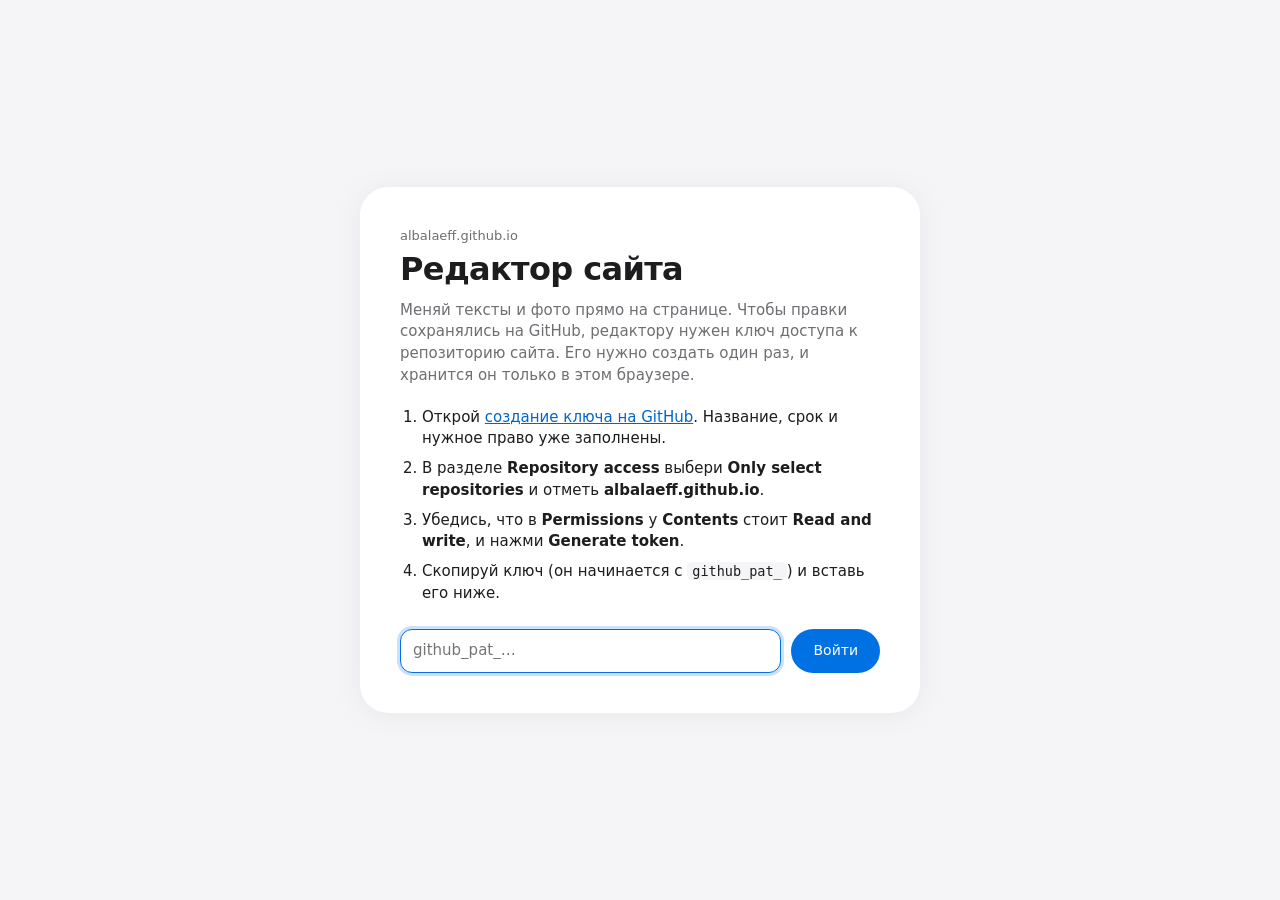
==== admin/index.html @ 5796e63c "Add a visual site editor at /admin/ Edit any text on the real page in place (bold, italic, links, li" ====
<!DOCTYPE html>
<html lang="ru">
<head>
  <meta charset="utf-8">
  <meta name="viewport" content="width=device-width, initial-scale=1">
  <meta name="robots" content="noindex, nofollow">
  <title>Редактор сайта</title>
  <link rel="icon" href="../favicon.svg" type="image/svg+xml">
  <link rel="stylesheet" href="admin.css?v=20261101-1">
  <script type="module" src="admin.js?v=20261101-1"></script>
</head>
<body>
  <!-- Sign-in: a GitHub token with write access to the site repository -->
  <div class="login" id="login" hidden>
    <div class="login__card">
      <p class="login__eyebrow">albalaeff.github.io</p>
      <h1 class="login__title">Редактор сайта</h1>
      <p class="login__lead">Меняй тексты и фото прямо на странице. Чтобы правки сохранялись на GitHub, редактору нужен ключ доступа к репозиторию сайта. Его нужно создать один раз, и хранится он только в этом браузере.</p>
      <ol class="login__steps">
        <li>Открой <a id="token-link" href="#" target="_blank" rel="noopener">создание ключа на GitHub</a>. Название, срок и нужное право уже заполнены.</li>
        <li>В разделе <b>Repository access</b> выбери <b>Only select repositories</b> и отметь <b>albalaeff.github.io</b>.</li>
        <li>Убедись, что в <b>Permissions</b> у <b>Contents</b> стоит <b>Read and write</b>, и нажми <b>Generate token</b>.</li>
        <li>Скопируй ключ (он начинается с <code>github_pat_</code>) и вставь его ниже.</li>
      </ol>
      <form class="login__form" id="login-form">
        <input class="input" id="token-input" type="password" placeholder="github_pat_…" autocomplete="off" spellcheck="false" required aria-label="Ключ GitHub">
        <button class="btn" type="submit" id="login-submit">Войти</button>
      </form>
      <p class="login__error" id="login-error" role="alert" hidden></p>
    </div>
  </div>

  <!-- Editor -->
  <div class="app" id="app" hidden>
    <header class="bar">
      <div class="bar__group">
        <span class="bar__title">Редактор</span>
        <label class="visually-hidden" for="page-select">Страница</label>
        <select class="select" id="page-select"></select>
        <div class="seg" role="group" aria-label="Ширина экрана">
          <button type="button" data-device="desktop" aria-pressed="true">Компьютер</button>
          <button type="button" data-device="mobile" aria-pressed="false">Телефон</button>
        </div>
      </div>
      <div class="bar__group bar__group--end">
        <span class="bar__status" id="status" aria-live="polite">Нет изменений</span>
        <button class="btn btn--ghost" type="button" id="discard" disabled>Отменить</button>
        <button class="btn" type="button" id="save" disabled>Сохранить</button>
        <details class="menu" id="menu">
          <summary class="menu__button" aria-label="Ещё">
            <svg viewBox="0 0 24 24" aria-hidden="true"><circle cx="5" cy="12" r="1.8"/><circle cx="12" cy="12" r="1.8"/><circle cx="19" cy="12" r="1.8"/></svg>
          </summary>
          <div class="menu__list">
            <a id="open-site" href="../" target="_blank" rel="noopener">Открыть сайт</a>
            <a id="open-history" href="#" target="_blank" rel="noopener">История изменений</a>
            <button type="button" id="logout">Выйти</button>
          </div>
        </details>
      </div>
    </header>

    <div class="hint" id="hint" hidden>
      <p>Нажми на любой текст и меняй его прямо на странице. Нажми на фото, чтобы заменить его. Когда закончишь, нажми «Сохранить».</p>
      <button class="hint__close" type="button" id="hint-close">Понятно</button>
    </div>

    <main class="stage" id="stage" data-device="desktop">
      <iframe class="frame" id="frame" title="Страница сайта"></iframe>
      <div class="loading" id="loading">Загружаю страницу…</div>
    </main>

    <!-- Floating toolbar for the text block being edited -->
    <div class="toolbar" id="toolbar" hidden>
      <button type="button" class="tool" data-cmd="bold" title="Жирный (Ctrl+B)"><b>B</b></button>
      <button type="button" class="tool" data-cmd="italic" title="Курсив (Ctrl+I)"><i>I</i></button>
      <span class="toolbar__link" id="link-wrap" hidden>
        <svg viewBox="0 0 24 24" aria-hidden="true"><path d="M10 14a4 4 0 0 0 5.7 0l3-3a4 4 0 0 0-5.7-5.7l-1 1"/><path d="M14 10a4 4 0 0 0-5.7 0l-3 3a4 4 0 0 0 5.7 5.7l1-1"/></svg>
        <input class="toolbar__input" id="link-input" type="text" spellcheck="false" aria-label="Адрес ссылки">
      </span>
      <button type="button" class="tool" id="revert" title="Вернуть как было">
        <svg viewBox="0 0 24 24" aria-hidden="true"><path d="M4 9h11a5 5 0 0 1 0 10H8"/><path d="M8 5 4 9l4 4"/></svg>
      </button>
    </div>

    <!-- Photo panel -->
    <aside class="panel" id="img-panel" hidden aria-labelledby="img-panel-title">
      <div class="panel__head">
        <h2 class="panel__title" id="img-panel-title">Фото</h2>
        <button class="panel__close" type="button" id="img-close" aria-label="Закрыть">
          <svg viewBox="0 0 24 24" aria-hidden="true"><path d="m6 6 12 12M18 6 6 18"/></svg>
        </button>
      </div>
      <div class="panel__preview"><img id="img-preview" alt=""></div>
      <label class="btn btn--ghost btn--block file">
        <input type="file" id="img-file" accept="image/jpeg,image/png,image/webp">
        Заменить фото…
      </label>
      <p class="panel__note">JPG, PNG или WebP. Большие фото уменьшаются до 2000 px по длинной стороне, данные о месте съёмки удаляются.</p>
      <label class="field">
        <span class="field__label">Описание фото (alt)</span>
        <textarea class="input" id="img-alt" rows="4"></textarea>
        <span class="field__hint">Его читают незрячие посетители и поисковики. Опиши, что на фото.</span>
      </label>
      <button class="btn btn--block" type="button" id="img-done">Готово</button>
    </aside>

    <div class="toast" id="toast" role="status" hidden></div>
  </div>
</body>
</html>
---- admin/admin.css ----
/* Site editor UI. Same visual language as the site: system font, blue pills, frosted bar. */
:root {
  --paper: #ffffff;
  --mist: #f5f5f7;
  --ink: #1d1d1f;
  --graphite: #6e6e73;
  --hairline: #d2d2d7;
  --blue: #0071e3;
  --blue-hover: #0077ed;
  --orange: #ff9f0a;
  --red: #e30000;
  --font: -apple-system, BlinkMacSystemFont, "SF Pro Text", "Inter", system-ui, "Segoe UI", Roboto, sans-serif;
  color-scheme: light;
}

* { box-sizing: border-box; }

html, body {
  height: 100%;
  margin: 0;
}

body {
  font-family: var(--font);
  font-size: 15px;
  line-height: 1.45;
  color: var(--ink);
  background: var(--mist);
  -webkit-font-smoothing: antialiased;
}

[hidden] { display: none !important; }

a { color: #0066cc; }

code {
  font: 0.9em ui-monospace, SFMono-Regular, Menlo, monospace;
  background: var(--mist);
  padding: 1px 5px;
  border-radius: 5px;
}

.visually-hidden {
  position: absolute;
  width: 1px;
  height: 1px;
  overflow: hidden;
  clip: rect(0 0 0 0);
  white-space: nowrap;
}

svg {
  width: 18px;
  height: 18px;
  fill: none;
  stroke: currentColor;
  stroke-width: 1.8;
  stroke-linecap: round;
  stroke-linejoin: round;
}

/* ---------- Buttons and inputs ---------- */
.btn {
  display: inline-flex;
  align-items: center;
  justify-content: center;
  gap: 6px;
  min-height: 34px;
  padding: 0 16px;
  border: 0;
  border-radius: 980px;
  background: var(--blue);
  color: #fff;
  font: inherit;
  font-size: 14px;
  font-weight: 500;
  cursor: pointer;
  white-space: nowrap;
  transition: background-color 0.15s ease, opacity 0.15s ease;
}

.btn:hover { background: var(--blue-hover); }
.btn:disabled { opacity: 0.4; cursor: default; background: var(--blue); }

.btn--ghost {
  background: transparent;
  color: var(--blue);
  box-shadow: inset 0 0 0 1px var(--blue);
}

.btn--ghost:hover { background: rgba(0, 113, 227, 0.06); }
.btn--ghost:disabled { background: transparent; }

.btn--block { width: 100%; min-height: 44px; font-size: 15px; }

.btn:focus-visible,
.select:focus-visible,
.seg button:focus-visible,
.menu__button:focus-visible,
.tool:focus-visible {
  outline: 2px solid var(--blue);
  outline-offset: 2px;
}

.input {
  width: 100%;
  padding: 10px 12px;
  border: 1px solid var(--hairline);
  border-radius: 12px;
  background: var(--paper);
  color: var(--ink);
  font: inherit;
}

.input:focus {
  outline: none;
  border-color: var(--blue);
  box-shadow: 0 0 0 3px rgba(0, 113, 227, 0.2);
}

textarea.input { resize: vertical; }

/* ---------- Sign-in ---------- */
.login {
  min-height: 100%;
  display: grid;
  place-items: center;
  padding: 40px 20px;
}

.login__card {
  width: min(560px, 100%);
  padding: 40px;
  border-radius: 28px;
  background: var(--paper);
  box-shadow: 0 2px 30px rgba(0, 0, 0, 0.06);
}

.login__eyebrow {
  margin: 0 0 6px;
  color: var(--graphite);
  font-size: 13px;
}

.login__title {
  margin: 0 0 12px;
  font-size: 32px;
  font-weight: 700;
  letter-spacing: -0.02em;
  line-height: 1.1;
}

.login__lead { margin: 0 0 20px; color: var(--graphite); }

.login__steps {
  margin: 0 0 24px;
  padding-left: 22px;
}

.login__steps li { margin-bottom: 8px; }

.login__form {
  display: flex;
  gap: 10px;
}

.login__form .btn { min-height: 44px; padding: 0 22px; }

.login__error {
  margin: 14px 0 0;
  color: var(--red);
  font-size: 14px;
}

@media (max-width: 520px) {
  .login__card { padding: 28px 22px; }
  .login__form { flex-direction: column; }
}

/* ---------- Editor layout ---------- */
.app {
  height: 100%;
  display: flex;
  flex-direction: column;
}

.bar {
  position: relative;
  z-index: 20;
  display: flex;
  flex-wrap: wrap;
  align-items: center;
  justify-content: space-between;
  gap: 10px 20px;
  min-height: 56px;
  padding: 10px 18px;
  background: rgba(255, 255, 255, 0.85);
  -webkit-backdrop-filter: saturate(180%) blur(20px);
  backdrop-filter: saturate(180%) blur(20px);
  box-shadow: 0 1px 0 rgba(0, 0, 0, 0.08);
}

.bar__group {
  display: flex;
  align-items: center;
  gap: 12px;
  flex-wrap: wrap;
}

.bar__group--end { margin-left: auto; }

.bar__title {
  font-size: 17px;
  font-weight: 600;
  letter-spacing: -0.02em;
}

.bar__status {
  color: var(--graphite);
  font-size: 13px;
}

.bar__status.is-dirty { color: #b25000; }

.select {
  min-height: 34px;
  padding: 0 32px 0 12px;
  border: 1px solid var(--hairline);
  border-radius: 10px;
  background: var(--paper) url("data:image/svg+xml,%3Csvg xmlns='http://www.w3.org/2000/svg' viewBox='0 0 12 8'%3E%3Cpath d='M1 1.5 6 6.5l5-5' fill='none' stroke='%236e6e73' stroke-width='1.6' stroke-linecap='round' stroke-linejoin='round'/%3E%3C/svg%3E") right 12px center / 11px no-repeat;
  color: var(--ink);
  font: inherit;
  font-size: 14px;
  -webkit-appearance: none;
  appearance: none;
  cursor: pointer;
}

.seg {
  display: inline-flex;
  padding: 2px;
  border-radius: 10px;
  background: rgba(118, 118, 128, 0.12);
}

.seg button {
  min-height: 30px;
  padding: 0 12px;
  border: 0;
  border-radius: 8px;
  background: transparent;
  color: var(--ink);
  font: inherit;
  font-size: 13px;
  cursor: pointer;
}

.seg button[aria-pressed="true"] {
  background: var(--paper);
  box-shadow: 0 1px 3px rgba(0, 0, 0, 0.12);
  font-weight: 500;
}

/* More menu */
.menu { position: relative; }

.menu__button {
  display: grid;
  place-items: center;
  width: 34px;
  height: 34px;
  border-radius: 50%;
  color: var(--ink);
  list-style: none;
  cursor: pointer;
}

.menu__button::-webkit-details-marker { display: none; }
.menu__button:hover { background: rgba(0, 0, 0, 0.05); }
.menu__button svg { fill: currentColor; stroke: none; }

.menu__list {
  position: absolute;
  right: 0;
  top: calc(100% + 6px);
  min-width: 200px;
  padding: 6px;
  border-radius: 14px;
  background: var(--paper);
  box-shadow: 0 10px 40px rgba(0, 0, 0, 0.16), 0 0 0 1px rgba(0, 0, 0, 0.05);
}

.menu__list a,
.menu__list button {
  display: block;
  width: 100%;
  padding: 9px 12px;
  border: 0;
  border-radius: 9px;
  background: none;
  color: var(--ink);
  font: inherit;
  font-size: 14px;
  text-align: left;
  text-decoration: none;
  cursor: pointer;
}

.menu__list a:hover,
.menu__list button:hover { background: var(--mist); }

/* First-run hint */
.hint {
  display: flex;
  align-items: center;
  justify-content: center;
  gap: 16px;
  padding: 10px 18px;
  background: #e8f2fd;
  color: #003f80;
  font-size: 14px;
}

.hint p { margin: 0; }

.hint__close {
  flex: none;
  padding: 4px 12px;
  border: 0;
  border-radius: 980px;
  background: rgba(0, 113, 227, 0.12);
  color: #003f80;
  font: inherit;
  font-size: 13px;
  font-weight: 500;
  cursor: pointer;
}

/* Preview */
.stage {
  position: relative;
  flex: 1;
  min-height: 0;
  display: flex;
  justify-content: center;
}

.frame {
  width: 100%;
  height: 100%;
  border: 0;
  background: var(--paper);
  transition: width 0.3s ease;
}

.stage[data-device="mobile"] { padding: 20px 0; }

.stage[data-device="mobile"] .frame {
  width: 390px;
  max-width: calc(100% - 24px);
  border-radius: 28px;
  box-shadow: 0 0 0 1px rgba(0, 0, 0, 0.08), 0 20px 60px rgba(0, 0, 0, 0.12);
}

.loading {
  position: absolute;
  inset: 0;
  display: grid;
  place-items: center;
  background: var(--mist);
  color: var(--graphite);
}

/* ---------- Floating toolbar ---------- */
.toolbar {
  position: fixed;
  z-index: 30;
  display: flex;
  align-items: center;
  gap: 2px;
  padding: 4px;
  border-radius: 12px;
  background: #1d1d1f;
  color: #fff;
  box-shadow: 0 8px 24px rgba(0, 0, 0, 0.25);
}

.tool {
  display: grid;
  place-items: center;
  min-width: 32px;
  height: 32px;
  padding: 0 6px;
  border: 0;
  border-radius: 8px;
  background: transparent;
  color: inherit;
  font: 600 15px/1 Georgia, "Times New Roman", serif;
  cursor: pointer;
}

.tool:hover { background: rgba(255, 255, 255, 0.14); }

.toolbar__link {
  display: flex;
  align-items: center;
  gap: 6px;
  margin: 0 4px;
  padding: 0 4px 0 8px;
  border-left: 1px solid rgba(255, 255, 255, 0.2);
}

.toolbar__input {
  width: 240px;
  height: 28px;
  padding: 0 8px;
  border: 0;
  border-radius: 6px;
  background: rgba(255, 255, 255, 0.12);
  color: #fff;
  font: 13px ui-monospace, SFMono-Regular, Menlo, monospace;
}

.toolbar__input:focus {
  outline: none;
  background: rgba(255, 255, 255, 0.2);
}

/* ---------- Photo panel ---------- */
.panel {
  position: fixed;
  z-index: 40;
  top: 0;
  right: 0;
  bottom: 0;
  width: min(360px, 100%);
  overflow-y: auto;
  display: flex;
  flex-direction: column;
  gap: 14px;
  padding: 20px;
  background: var(--paper);
  box-shadow: -10px 0 40px rgba(0, 0, 0, 0.12);
}

.panel__head {
  display: flex;
  align-items: center;
  justify-content: space-between;
}

.panel__title {
  margin: 0;
  font-size: 21px;
  letter-spacing: -0.02em;
}

.panel__close {
  display: grid;
  place-items: center;
  width: 32px;
  height: 32px;
  border: 0;
  border-radius: 50%;
  background: var(--mist);
  color: var(--ink);
  cursor: pointer;
}

.panel__preview {
  display: grid;
  place-items: center;
  min-height: 160px;
  max-height: 320px;
  padding: 10px;
  border-radius: 16px;
  background: var(--mist);
  overflow: hidden;
}

.panel__preview img {
  max-width: 100%;
  max-height: 300px;
  border-radius: 8px;
}

.panel__note,
.field__hint {
  margin: 0;
  color: var(--graphite);
  font-size: 13px;
}

.file { position: relative; overflow: hidden; }

.file input {
  position: absolute;
  inset: 0;
  opacity: 0;
  cursor: pointer;
}

.field {
  display: grid;
  gap: 6px;
}

.field__label {
  font-size: 13px;
  font-weight: 600;
}

/* ---------- Toast ---------- */
.toast {
  position: fixed;
  z-index: 50;
  left: 50%;
  bottom: 24px;
  max-width: min(560px, calc(100% - 32px));
  padding: 12px 18px;
  border-radius: 14px;
  background: #1d1d1f;
  color: #fff;
  font-size: 14px;
  box-shadow: 0 10px 30px rgba(0, 0, 0, 0.25);
  transform: translateX(-50%);
}

.toast a { color: #2997ff; }
.toast.is-error { background: #a50000; }
.toast.is-error a { color: #fff; }

@media (max-width: 700px) {
  .bar { padding: 8px 12px; }
  .bar__title { display: none; }
  .toolbar__input { width: 160px; }
}

@media (prefers-reduced-motion: reduce) {
  * { transition: none !important; }
}
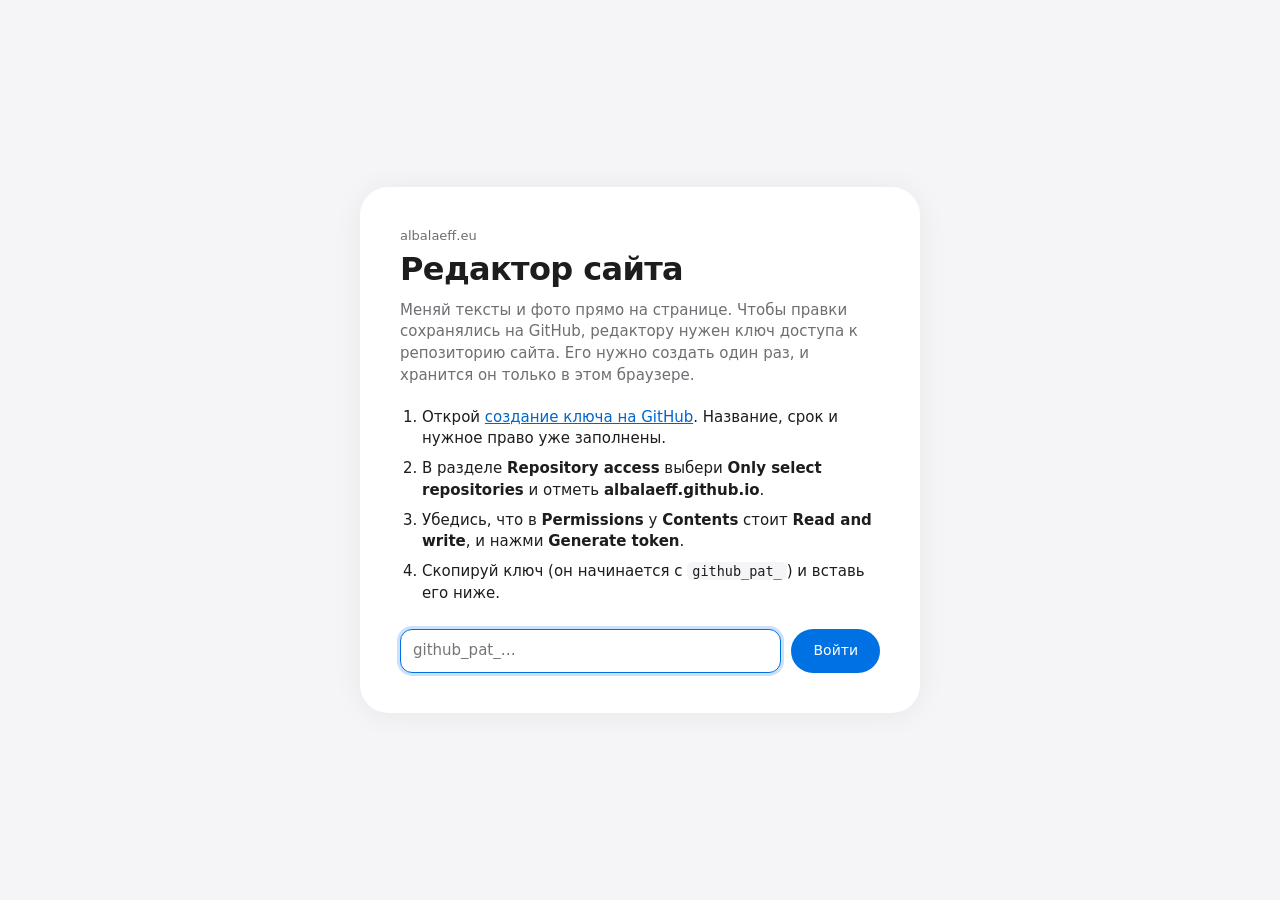
==== commit 35757300: "Move the site to albalaeff.eu Adds the CNAME file and switches every absolute URL (canonical, og: ta" ====
--- a/admin/index.html
+++ b/admin/index.html
@@ -7,13 +7,13 @@
   <title>Редактор сайта</title>
   <link rel="icon" href="../favicon.svg" type="image/svg+xml">
   <link rel="stylesheet" href="admin.css?v=20261101-1">
-  <script type="module" src="admin.js?v=20261101-1"></script>
+  <script type="module" src="admin.js?v=20261101-2"></script>
 </head>
 <body>
   <!-- Sign-in: a GitHub token with write access to the site repository -->
   <div class="login" id="login" hidden>
     <div class="login__card">
-      <p class="login__eyebrow">albalaeff.github.io</p>
+      <p class="login__eyebrow">albalaeff.eu</p>
       <h1 class="login__title">Редактор сайта</h1>
       <p class="login__lead">Меняй тексты и фото прямо на странице. Чтобы правки сохранялись на GitHub, редактору нужен ключ доступа к репозиторию сайта. Его нужно создать один раз, и хранится он только в этом браузере.</p>
       <ol class="login__steps">
